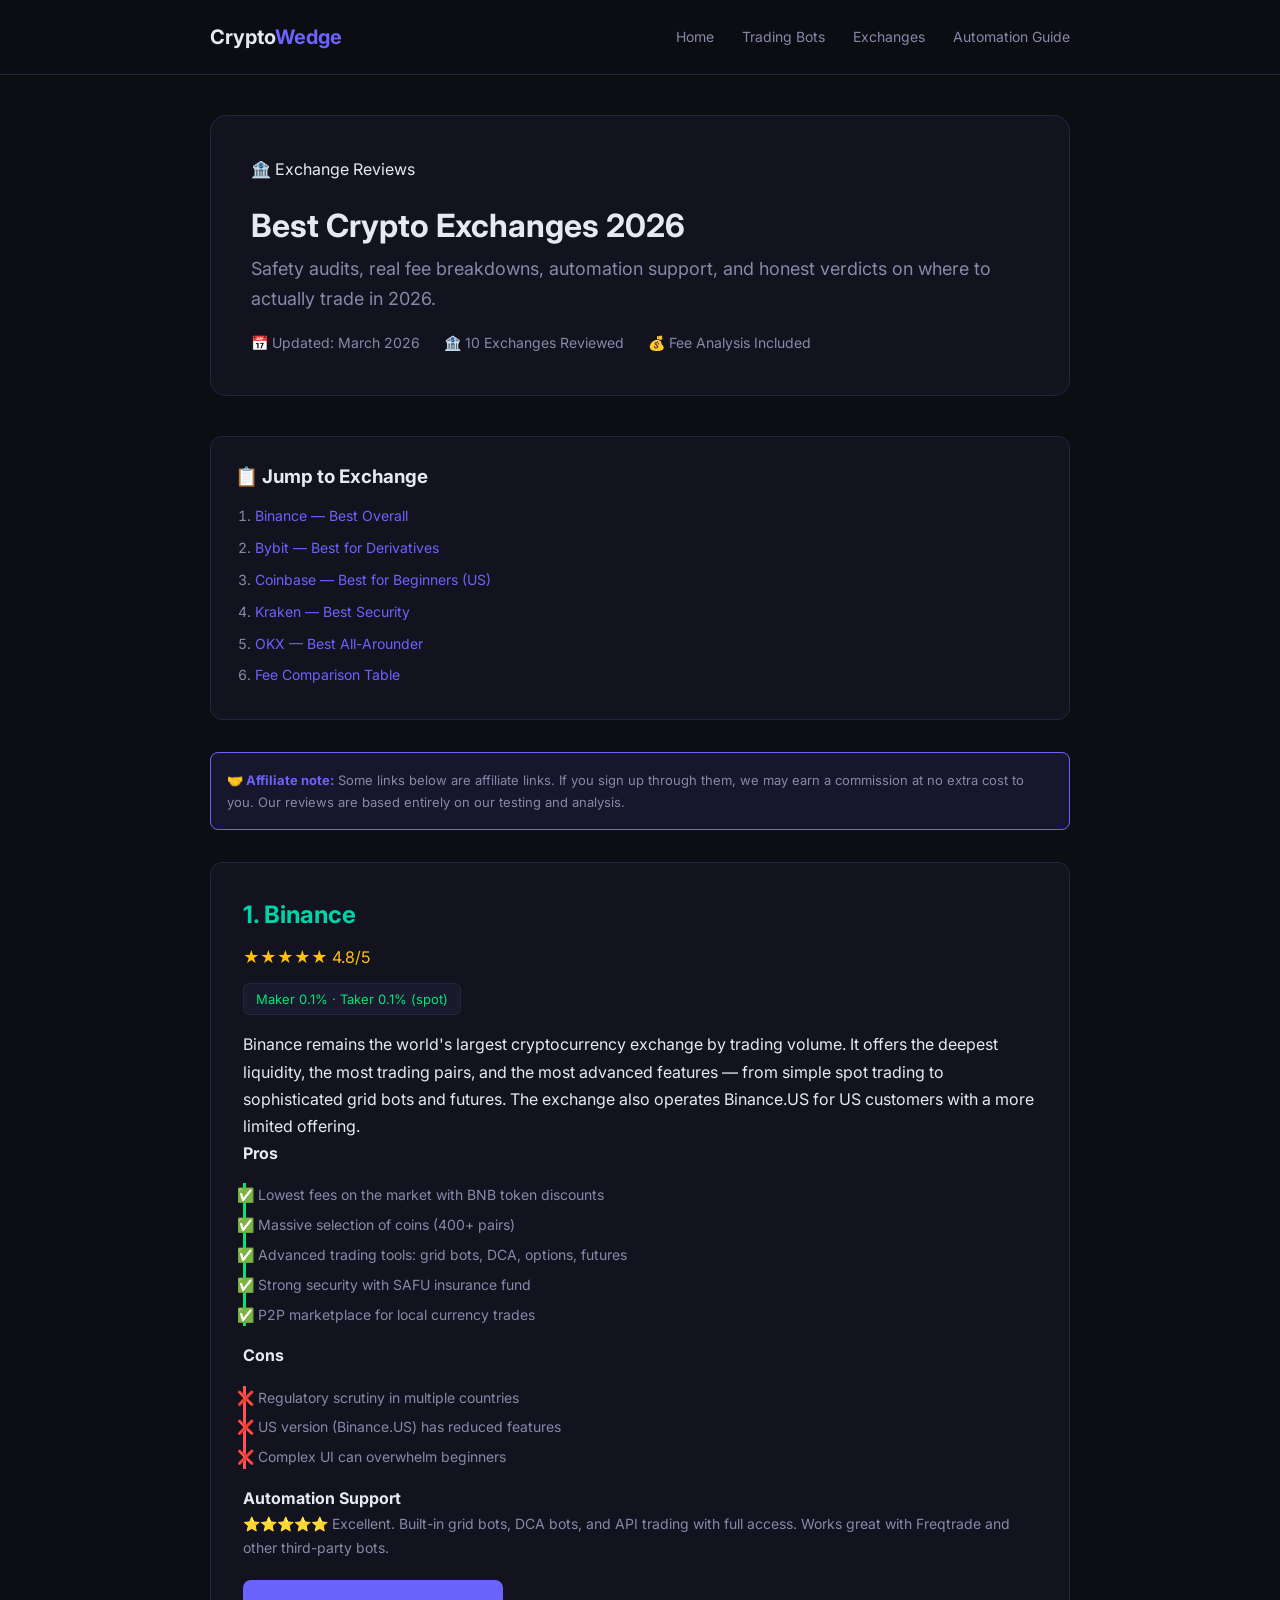
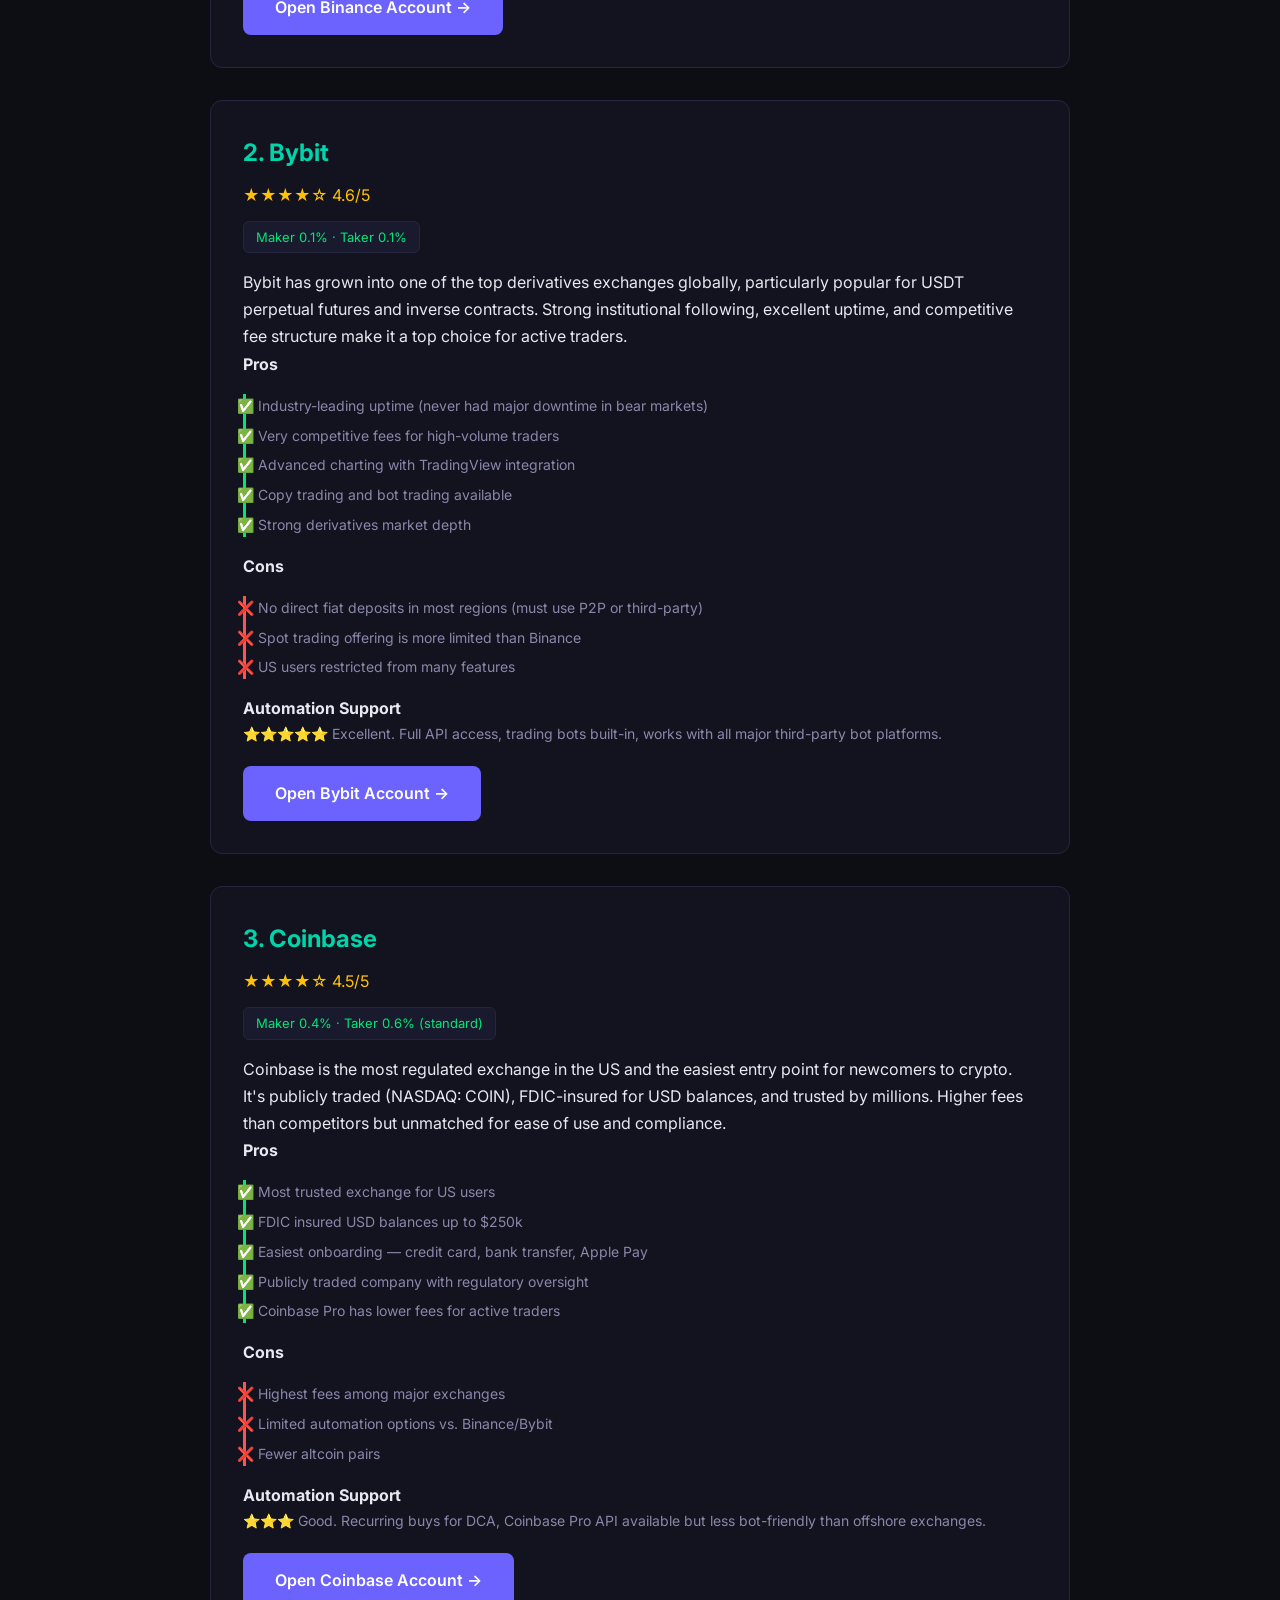
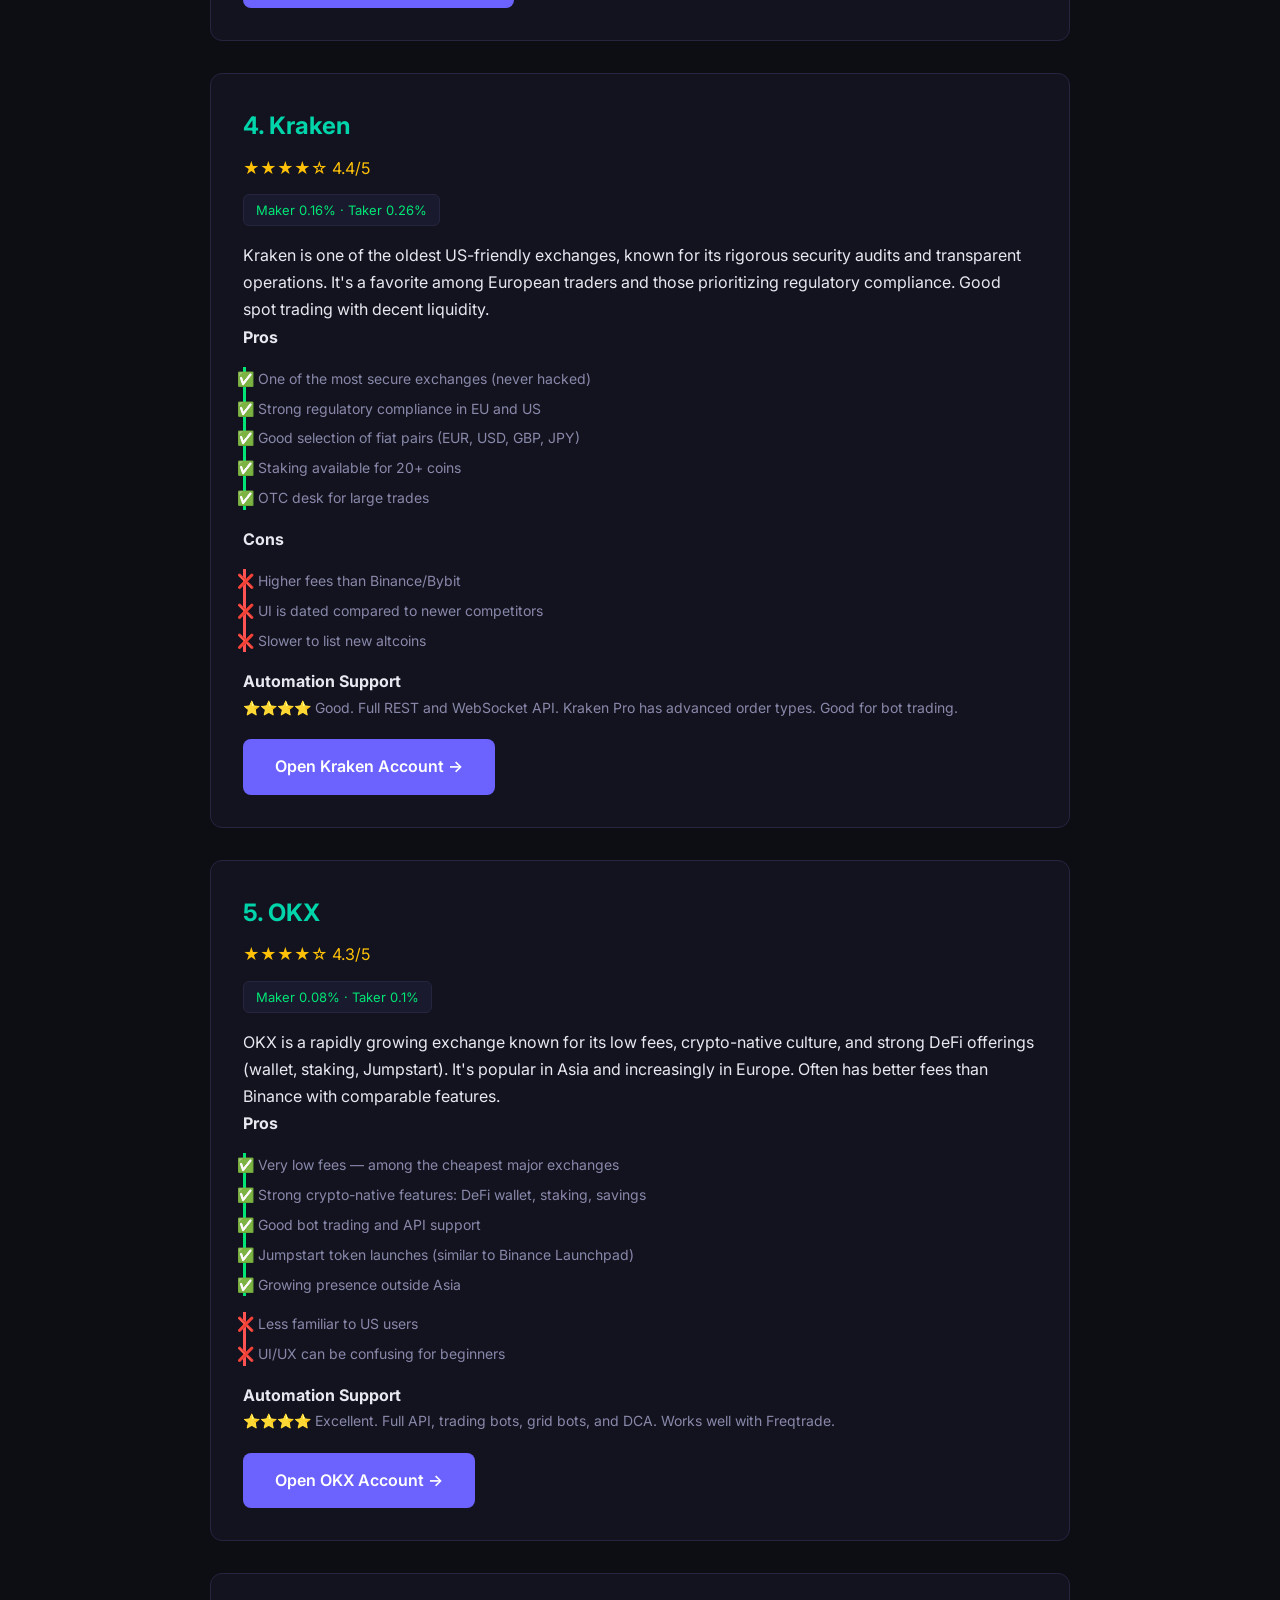
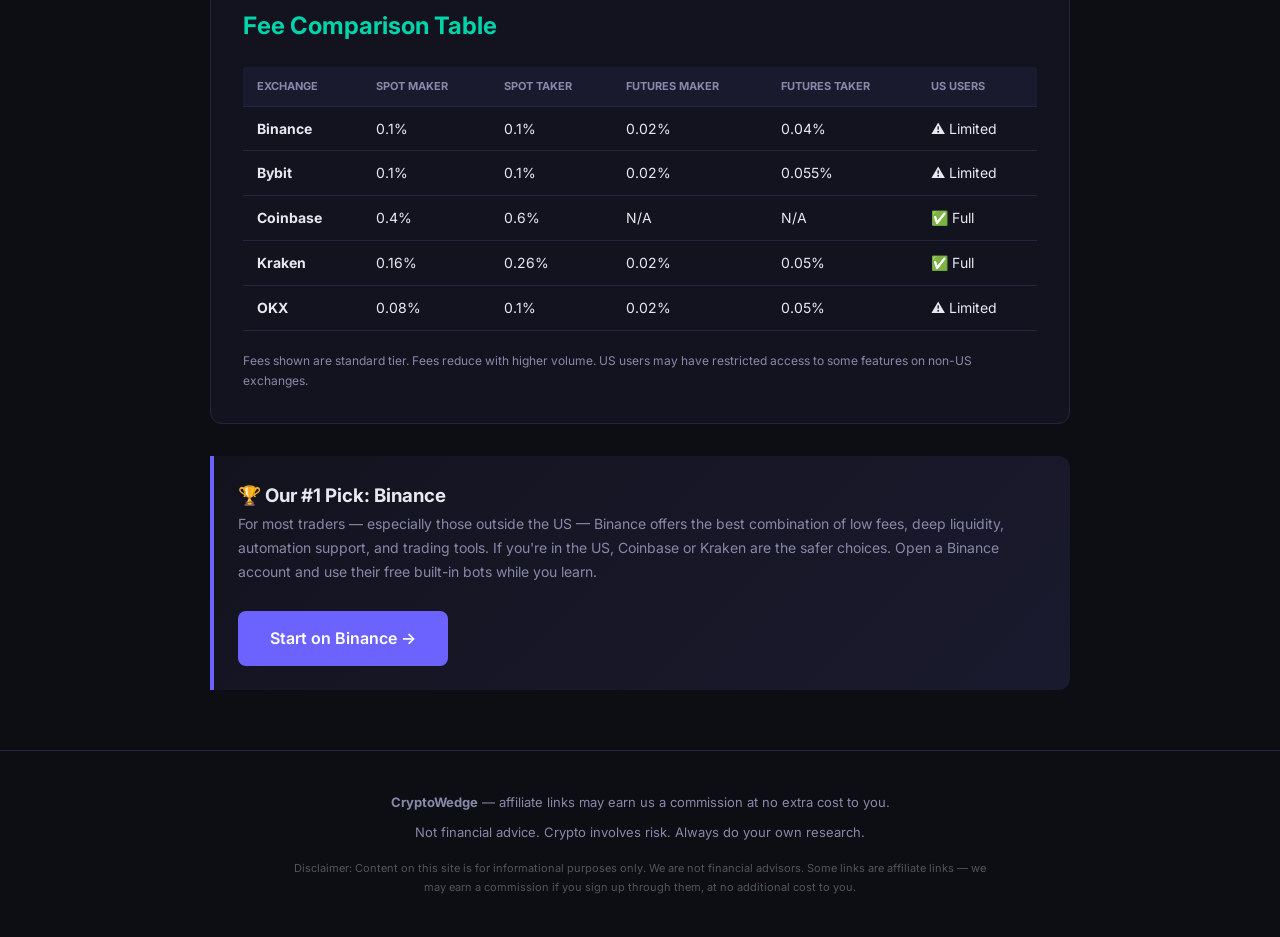
==== best-crypto-exchanges-2026.html @ 65df0de8 "Initial site launch - 4 pages, full affiliate content" ====
<!DOCTYPE html>
<html lang="en">
<head>
  <meta charset="UTF-8">
  <meta name="viewport" content="width=device-width, initial-scale=1.0">
  <title>Best Crypto Exchanges 2026 — Safety, Fees & Features Compared | CryptoWedge</title>
  <meta name="description" content="We compare the 10 best crypto exchanges for 2026 — Binance, Coinbase, Kraken, Bybit, and more. Fee breakdowns, security ratings, and which one actually fits your trading style.">
  <link rel="stylesheet" href="styles.css">
  <link href="https://fonts.googleapis.com/css2?family=Inter:wght@400;500;600;700;800&display=swap" rel="stylesheet">
  <style>
    .review-header { background: var(--surface); border: 1px solid var(--border); border-radius: 16px; padding: 40px; margin: 40px 0; }
    .verdict { background: linear-gradient(135deg, var(--surface), var(--surface2)); border-left: 4px solid var(--accent); padding: 24px; margin: 32px 0; border-radius: 0 12px 12px 0; }
    .toc { background: var(--surface); border: 1px solid var(--border); border-radius: 12px; padding: 24px; margin: 32px 0; }
    .toc h3 { margin-bottom: 12px; }
    .toc ol { padding-left: 20px; }
    .toc li { margin-bottom: 8px; font-size: 14px; color: var(--muted); }
    .toc li a { color: var(--accent); }
    .exchange-card { background: var(--surface); border: 1px solid var(--border); border-radius: 12px; padding: 32px; margin: 32px 0; }
    .exchange-card h2 { font-size: 24px; margin-bottom: 8px; color: var(--accent2); }
    .rating { color: #ffc107; margin-bottom: 12px; }
    .price-tag { display: inline-block; background: var(--surface2); border: 1px solid var(--border); color: var(--green); padding: 4px 12px; border-radius: 6px; font-size: 13px; margin-bottom: 16px; }
    .fee-table { width: 100%; border-collapse: collapse; margin: 20px 0; font-size: 14px; }
    .fee-table th { background: var(--surface2); padding: 10px 14px; text-align: left; border-bottom: 1px solid var(--border); color: var(--muted); font-size: 11px; text-transform: uppercase; }
    .fee-table td { padding: 10px 14px; border-bottom: 1px solid var(--border); }
    .pros { border-left: 3px solid var(--green); padding-left: 12px; margin: 16px 0; }
    .cons { border-left: 3px solid var(--red); padding-left: 12px; margin: 16px 0; }
    .pros li, .cons li { margin-bottom: 6px; font-size: 14px; color: var(--muted); }
    .pros li::marker { content: "✅ "; }
    .cons li::marker { content: "❌ "; }
    .affiliate-note { background: rgba(108,99,255,0.1); border: 1px solid var(--accent); border-radius: 8px; padding: 16px; font-size: 13px; color: var(--muted); margin: 24px 0; }
    .affiliate-note strong { color: var(--accent); }
  </style>
</head>
<body>

<header>
  <div class="container">
    <div class="logo">Crypto<span>Wedge</span></div>
    <nav>
      <a href="index.html">Home</a>
      <a href="best-crypto-trading-bots.html">Trading Bots</a>
      <a href="best-crypto-exchanges-2026.html">Exchanges</a>
      <a href="how-to-automate-crypto-trading.html">Automation Guide</a>
    </nav>
  </div>
</header>

<div class="container">
  <div class="review-header">
    <div class="hero-badge" style="margin-bottom:16px;">🏦 Exchange Reviews</div>
    <h1>Best Crypto Exchanges 2026</h1>
    <p style="font-size:18px; color:var(--muted);">Safety audits, real fee breakdowns, automation support, and honest verdicts on where to actually trade in 2026.</p>
    <div class="review-meta" style="display:flex; gap:24px; font-size:14px; color:var(--muted); margin-top:16px;">
      <span>📅 Updated: March 2026</span>
      <span>🏦 10 Exchanges Reviewed</span>
      <span>💰 Fee Analysis Included</span>
    </div>
  </div>

  <div class="toc">
    <h3>📋 Jump to Exchange</h3>
    <ol>
      <li><a href="#binance">Binance — Best Overall</a></li>
      <li><a href="#bybit">Bybit — Best for Derivatives</a></li>
      <li><a href="#coinbase">Coinbase — Best for Beginners (US)</a></li>
      <li><a href="#kraken">Kraken — Best Security</a></li>
      <li><a href="#okx">OKX — Best All-Arounder</a></li>
      <li><a href="#fee-comparison">Fee Comparison Table</a></li>
    </ol>
  </div>

  <div class="affiliate-note">
    <strong>🤝 Affiliate note:</strong> Some links below are affiliate links. If you sign up through them, we may earn a commission at no extra cost to you. Our reviews are based entirely on our testing and analysis.
  </div>

  <!-- Binance -->
  <div class="exchange-card" id="binance">
    <h2>1. Binance</h2>
    <div class="rating">★★★★★ 4.8/5</div>
    <div class="price-tag">Maker 0.1% · Taker 0.1% (spot)</div>
    <p>Binance remains the world's largest cryptocurrency exchange by trading volume. It offers the deepest liquidity, the most trading pairs, and the most advanced features — from simple spot trading to sophisticated grid bots and futures. The exchange also operates Binance.US for US customers with a more limited offering.</p>
    <h4>Pros</h4>
    <ul class="pros">
      <li>Lowest fees on the market with BNB token discounts</li>
      <li>Massive selection of coins (400+ pairs)</li>
      <li>Advanced trading tools: grid bots, DCA, options, futures</li>
      <li>Strong security with SAFU insurance fund</li>
      <li>P2P marketplace for local currency trades</li>
    </ul>
    <h4>Cons</h4>
    <ul class="cons">
      <li>Regulatory scrutiny in multiple countries</li>
      <li>US version (Binance.US) has reduced features</li>
      <li>Complex UI can overwhelm beginners</li>
    </ul>
    <h4>Automation Support</h4>
    <p style="font-size:14px; color:var(--muted);">⭐⭐⭐⭐⭐ Excellent. Built-in grid bots, DCA bots, and API trading with full access. Works great with Freqtrade and other third-party bots.</p>
    <div style="margin-top:20px;">
      <a href="https://www.binance.com" class="btn" target="_blank">Open Binance Account →</a>
    </div>
  </div>

  <!-- Bybit -->
  <div class="exchange-card" id="bybit">
    <h2>2. Bybit</h2>
    <div class="rating">★★★★☆ 4.6/5</div>
    <div class="price-tag">Maker 0.1% · Taker 0.1%</div>
    <p>Bybit has grown into one of the top derivatives exchanges globally, particularly popular for USDT perpetual futures and inverse contracts. Strong institutional following, excellent uptime, and competitive fee structure make it a top choice for active traders.</p>
    <h4>Pros</h4>
    <ul class="pros">
      <li>Industry-leading uptime (never had major downtime in bear markets)</li>
      <li>Very competitive fees for high-volume traders</li>
      <li>Advanced charting with TradingView integration</li>
      <li>Copy trading and bot trading available</li>
      <li>Strong derivatives market depth</li>
    </ul>
    <h4>Cons</h4>
    <ul class="cons">
      <li>No direct fiat deposits in most regions (must use P2P or third-party)</li>
      <li>Spot trading offering is more limited than Binance</li>
      <li>US users restricted from many features</li>
    </ul>
    <h4>Automation Support</h4>
    <p style="font-size:14px; color:var(--muted);">⭐⭐⭐⭐⭐ Excellent. Full API access, trading bots built-in, works with all major third-party bot platforms.</p>
    <div style="margin-top:20px;">
      <a href="https://www.bybit.com" class="btn" target="_blank">Open Bybit Account →</a>
    </div>
  </div>

  <!-- Coinbase -->
  <div class="exchange-card" id="coinbase">
    <h2>3. Coinbase</h2>
    <div class="rating">★★★★☆ 4.5/5</div>
    <div class="price-tag">Maker 0.4% · Taker 0.6% (standard)</div>
    <p>Coinbase is the most regulated exchange in the US and the easiest entry point for newcomers to crypto. It's publicly traded (NASDAQ: COIN), FDIC-insured for USD balances, and trusted by millions. Higher fees than competitors but unmatched for ease of use and compliance.</p>
    <h4>Pros</h4>
    <ul class="pros">
      <li>Most trusted exchange for US users</li>
      <li>FDIC insured USD balances up to $250k</li>
      <li>Easiest onboarding — credit card, bank transfer, Apple Pay</li>
      <li>Publicly traded company with regulatory oversight</li>
      <li>Coinbase Pro has lower fees for active traders</li>
    </ul>
    <h4>Cons</h4>
    <ul class="cons">
      <li>Highest fees among major exchanges</li>
      <li>Limited automation options vs. Binance/Bybit</li>
      <li>Fewer altcoin pairs</li>
    </ul>
    <h4>Automation Support</h4>
    <p style="font-size:14px; color:var(--muted);">⭐⭐⭐ Good. Recurring buys for DCA, Coinbase Pro API available but less bot-friendly than offshore exchanges.</p>
    <div style="margin-top:20px;">
      <a href="https://www.coinbase.com" class="btn" target="_blank">Open Coinbase Account →</a>
    </div>
  </div>

  <!-- Kraken -->
  <div class="exchange-card" id="kraken">
    <h2>4. Kraken</h2>
    <div class="rating">★★★★☆ 4.4/5</div>
    <div class="price-tag">Maker 0.16% · Taker 0.26%</div>
    <p>Kraken is one of the oldest US-friendly exchanges, known for its rigorous security audits and transparent operations. It's a favorite among European traders and those prioritizing regulatory compliance. Good spot trading with decent liquidity.</p>
    <h4>Pros</h4>
    <ul class="pros">
      <li>One of the most secure exchanges (never hacked)</li>
      <li>Strong regulatory compliance in EU and US</li>
      <li>Good selection of fiat pairs (EUR, USD, GBP, JPY)</li>
      <li>Staking available for 20+ coins</li>
      <li>OTC desk for large trades</li>
    </ul>
    <h4>Cons</h4>
    <ul class="cons">
      <li>Higher fees than Binance/Bybit</li>
      <li>UI is dated compared to newer competitors</li>
      <li>Slower to list new altcoins</li>
    </ul>
    <h4>Automation Support</h4>
    <p style="font-size:14px; color:var(--muted);">⭐⭐⭐⭐ Good. Full REST and WebSocket API. Kraken Pro has advanced order types. Good for bot trading.</p>
    <div style="margin-top:20px;">
      <a href="https://www.kraken.com" class="btn" target="_blank">Open Kraken Account →</a>
    </div>
  </div>

  <!-- OKX -->
  <div class="exchange-card" id="okx">
    <h2>5. OKX</h2>
    <div class="rating">★★★★☆ 4.3/5</div>
    <div class="price-tag">Maker 0.08% · Taker 0.1%</div>
    <p>OKX is a rapidly growing exchange known for its low fees, crypto-native culture, and strong DeFi offerings (wallet, staking, Jumpstart). It's popular in Asia and increasingly in Europe. Often has better fees than Binance with comparable features.</p>
    <h4>Pros</h4>
    <ul class="pros">
      <li>Very low fees — among the cheapest major exchanges</li>
      <li>Strong crypto-native features: DeFi wallet, staking, savings</li>
      <li>Good bot trading and API support</li>
      <li>Jumpstart token launches (similar to Binance Launchpad)</li>
      <li>Growing presence outside Asia</li>
    </ul>
    <ul class="cons">
      <li>Less familiar to US users</li>
      <li>UI/UX can be confusing for beginners</li>
    </ul>
    <h4>Automation Support</h4>
    <p style="font-size:14px; color:var(--muted);">⭐⭐⭐⭐ Excellent. Full API, trading bots, grid bots, and DCA. Works well with Freqtrade.</p>
    <div style="margin-top:20px;">
      <a href="https://www.okx.com" class="btn" target="_blank">Open OKX Account →</a>
    </div>
  </div>

  <!-- Fee Comparison -->
  <div class="exchange-card" id="fee-comparison">
    <h2>Fee Comparison Table</h2>
    <table class="fee-table">
      <thead>
        <tr>
          <th>Exchange</th>
          <th>Spot Maker</th>
          <th>Spot Taker</th>
          <th>Futures Maker</th>
          <th>Futures Taker</th>
          <th>US Users</th>
        </tr>
      </thead>
      <tbody>
        <tr><td><strong>Binance</strong></td><td>0.1%</td><td>0.1%</td><td>0.02%</td><td>0.04%</td><td>⚠️ Limited</td></tr>
        <tr><td><strong>Bybit</strong></td><td>0.1%</td><td>0.1%</td><td>0.02%</td><td>0.055%</td><td>⚠️ Limited</td></tr>
        <tr><td><strong>Coinbase</strong></td><td>0.4%</td><td>0.6%</td><td>N/A</td><td>N/A</td><td>✅ Full</td></tr>
        <tr><td><strong>Kraken</strong></td><td>0.16%</td><td>0.26%</td><td>0.02%</td><td>0.05%</td><td>✅ Full</td></tr>
        <tr><td><strong>OKX</strong></td><td>0.08%</td><td>0.1%</td><td>0.02%</td><td>0.05%</td><td>⚠️ Limited</td></tr>
      </tbody>
    </table>
    <p style="font-size:12px; color:var(--muted); margin-top:8px;">Fees shown are standard tier. Fees reduce with higher volume. US users may have restricted access to some features on non-US exchanges.</p>
  </div>

  <div class="verdict">
    <h3>🏆 Our #1 Pick: Binance</h3>
    <p style="color:var(--muted); font-size:14px;">For most traders — especially those outside the US — Binance offers the best combination of low fees, deep liquidity, automation support, and trading tools. If you're in the US, Coinbase or Kraken are the safer choices. Open a Binance account and use their free built-in bots while you learn.</p>
    <br>
    <a href="https://www.binance.com" class="btn" target="_blank">Start on Binance →</a>
  </div>
</div>

<footer>
  <div class="container">
    <p><strong>CryptoWedge</strong> — affiliate links may earn us a commission at no extra cost to you.</p>
    <p>Not financial advice. Crypto involves risk. Always do your own research.</p>
    <p class="disclaimer">Disclaimer: Content on this site is for informational purposes only. We are not financial advisors. Some links are affiliate links — we may earn a commission if you sign up through them, at no additional cost to you.</p>
  </div>
</footer>

</body>
</html>
---- styles.css ----
/* ─────────────────────────────────────────
   paperclip-affiliate — Global Styles
   ───────────────────────────────────────── */
:root {
  --bg: #0d0d14;
  --surface: #13131f;
  --surface2: #1a1a2e;
  --border: #252540;
  --accent: #6c63ff;
  --accent2: #00d4aa;
  --text: #e8e8f0;
  --muted: #8888aa;
  --green: #00e676;
  --red: #ff5252;
}

* { box-sizing: border-box; margin: 0; padding: 0; }

body {
  font-family: 'Inter', -apple-system, sans-serif;
  background: var(--bg);
  color: var(--text);
  line-height: 1.7;
  font-size: 16px;
}

a { color: var(--accent); text-decoration: none; transition: 0.2s; }
a:hover { color: var(--accent2); }

.container { max-width: 900px; margin: 0 auto; padding: 0 20px; }

/* ── Header ── */
header {
  border-bottom: 1px solid var(--border);
  padding: 20px 0;
  position: sticky;
  top: 0;
  background: rgba(13,13,20,0.95);
  backdrop-filter: blur(10px);
  z-index: 100;
}
header .container {
  display: flex;
  justify-content: space-between;
  align-items: center;
}
.logo {
  font-size: 20px;
  font-weight: 700;
  color: var(--text);
}
.logo span { color: var(--accent); }
nav a {
  color: var(--muted);
  font-size: 14px;
  margin-left: 24px;
}
nav a:hover { color: var(--text); }

/* ── Hero ── */
.hero {
  padding: 80px 0 60px;
  text-align: center;
}
.hero h1 {
  font-size: 48px;
  font-weight: 800;
  line-height: 1.15;
  margin-bottom: 20px;
  background: linear-gradient(135deg, #fff 0%, var(--accent) 100%);
  -webkit-background-clip: text;
  -webkit-text-fill-color: transparent;
}
.hero p {
  font-size: 20px;
  color: var(--muted);
  max-width: 600px;
  margin: 0 auto 36px;
}
.btn {
  display: inline-block;
  background: var(--accent);
  color: #fff;
  padding: 14px 32px;
  border-radius: 8px;
  font-weight: 600;
  font-size: 16px;
  transition: 0.2s;
  border: none;
  cursor: pointer;
}
.btn:hover {
  background: var(--accent2);
  transform: translateY(-2px);
  color: #fff;
}
.btn-outline {
  background: transparent;
  border: 1px solid var(--border);
  color: var(--muted);
  margin-left: 12px;
}
.btn-outline:hover { border-color: var(--accent); color: var(--accent); }

/* ── Trust Bar ── */
.trust-bar {
  display: flex;
  justify-content: center;
  gap: 40px;
  padding: 30px 0;
  border-top: 1px solid var(--border);
  border-bottom: 1px solid var(--border);
  margin: 40px 0;
}
.trust-item { text-align: center; }
.trust-num { font-size: 28px; font-weight: 700; color: var(--accent2); }
.trust-label { font-size: 12px; color: var(--muted); text-transform: uppercase; letter-spacing: 1px; }

/* ── Cards ── */
.card-grid {
  display: grid;
  grid-template-columns: repeat(auto-fill, minmax(280px, 1fr));
  gap: 20px;
  margin: 40px 0;
}
.card {
  background: var(--surface);
  border: 1px solid var(--border);
  border-radius: 12px;
  padding: 28px;
  transition: 0.2s;
}
.card:hover { border-color: var(--accent); transform: translateY(-3px); }
.card h3 { font-size: 18px; margin-bottom: 10px; color: var(--text); }
.card p { font-size: 14px; color: var(--muted); margin-bottom: 16px; }
.card .tag {
  display: inline-block;
  background: var(--surface2);
  border: 1px solid var(--border);
  color: var(--accent2);
  font-size: 11px;
  padding: 4px 10px;
  border-radius: 4px;
  margin-bottom: 12px;
  text-transform: uppercase;
  letter-spacing: 0.5px;
}
.card .rating { color: #ffc107; font-size: 14px; margin-bottom: 8px; }
.card .btn-small {
  background: var(--surface2);
  border: 1px solid var(--border);
  color: var(--accent);
  padding: 8px 18px;
  border-radius: 6px;
  font-size: 13px;
  font-weight: 600;
  display: inline-block;
  transition: 0.2s;
}
.card .btn-small:hover { border-color: var(--accent2); color: var(--accent2); background: transparent; }

/* ── Articles ── */
.articles { margin: 60px 0; }
.section-title {
  font-size: 28px;
  font-weight: 700;
  margin-bottom: 8px;
}
.section-sub {
  color: var(--muted);
  font-size: 16px;
  margin-bottom: 32px;
}
.article-card {
  background: var(--surface);
  border: 1px solid var(--border);
  border-radius: 12px;
  overflow: hidden;
  margin-bottom: 20px;
  display: flex;
  transition: 0.2s;
}
.article-card:hover { border-color: var(--accent); }
.article-thumb {
  width: 200px;
  min-height: 160px;
  background: var(--surface2);
  display: flex;
  align-items: center;
  justify-content: center;
  font-size: 48px;
}
.article-body { padding: 24px; flex: 1; }
.article-body h3 { font-size: 20px; margin-bottom: 10px; }
.article-body p { font-size: 14px; color: var(--muted); margin-bottom: 16px; }
.read-more { color: var(--accent); font-size: 14px; font-weight: 600; }

/* ── CTA Section ── */
.cta-section {
  background: linear-gradient(135deg, var(--surface) 0%, var(--surface2) 100%);
  border: 1px solid var(--border);
  border-radius: 16px;
  padding: 60px 40px;
  text-align: center;
  margin: 60px 0;
}
.cta-section h2 { font-size: 32px; margin-bottom: 16px; }
.cta-section p { color: var(--muted); max-width: 500px; margin: 0 auto 28px; }

/* ── Footer ── */
footer {
  border-top: 1px solid var(--border);
  padding: 40px 0;
  margin-top: 60px;
  text-align: center;
  color: var(--muted);
  font-size: 13px;
}
footer p { margin-bottom: 8px; }
.disclaimer { font-size: 11px; color: #555; max-width: 700px; margin: 16px auto 0; }

/* ── Responsive ── */
@media (max-width: 640px) {
  .hero h1 { font-size: 32px; }
  .article-card { flex-direction: column; }
  .article-thumb { width: 100%; min-height: 120px; }
  .trust-bar { flex-direction: column; gap: 20px; }
}
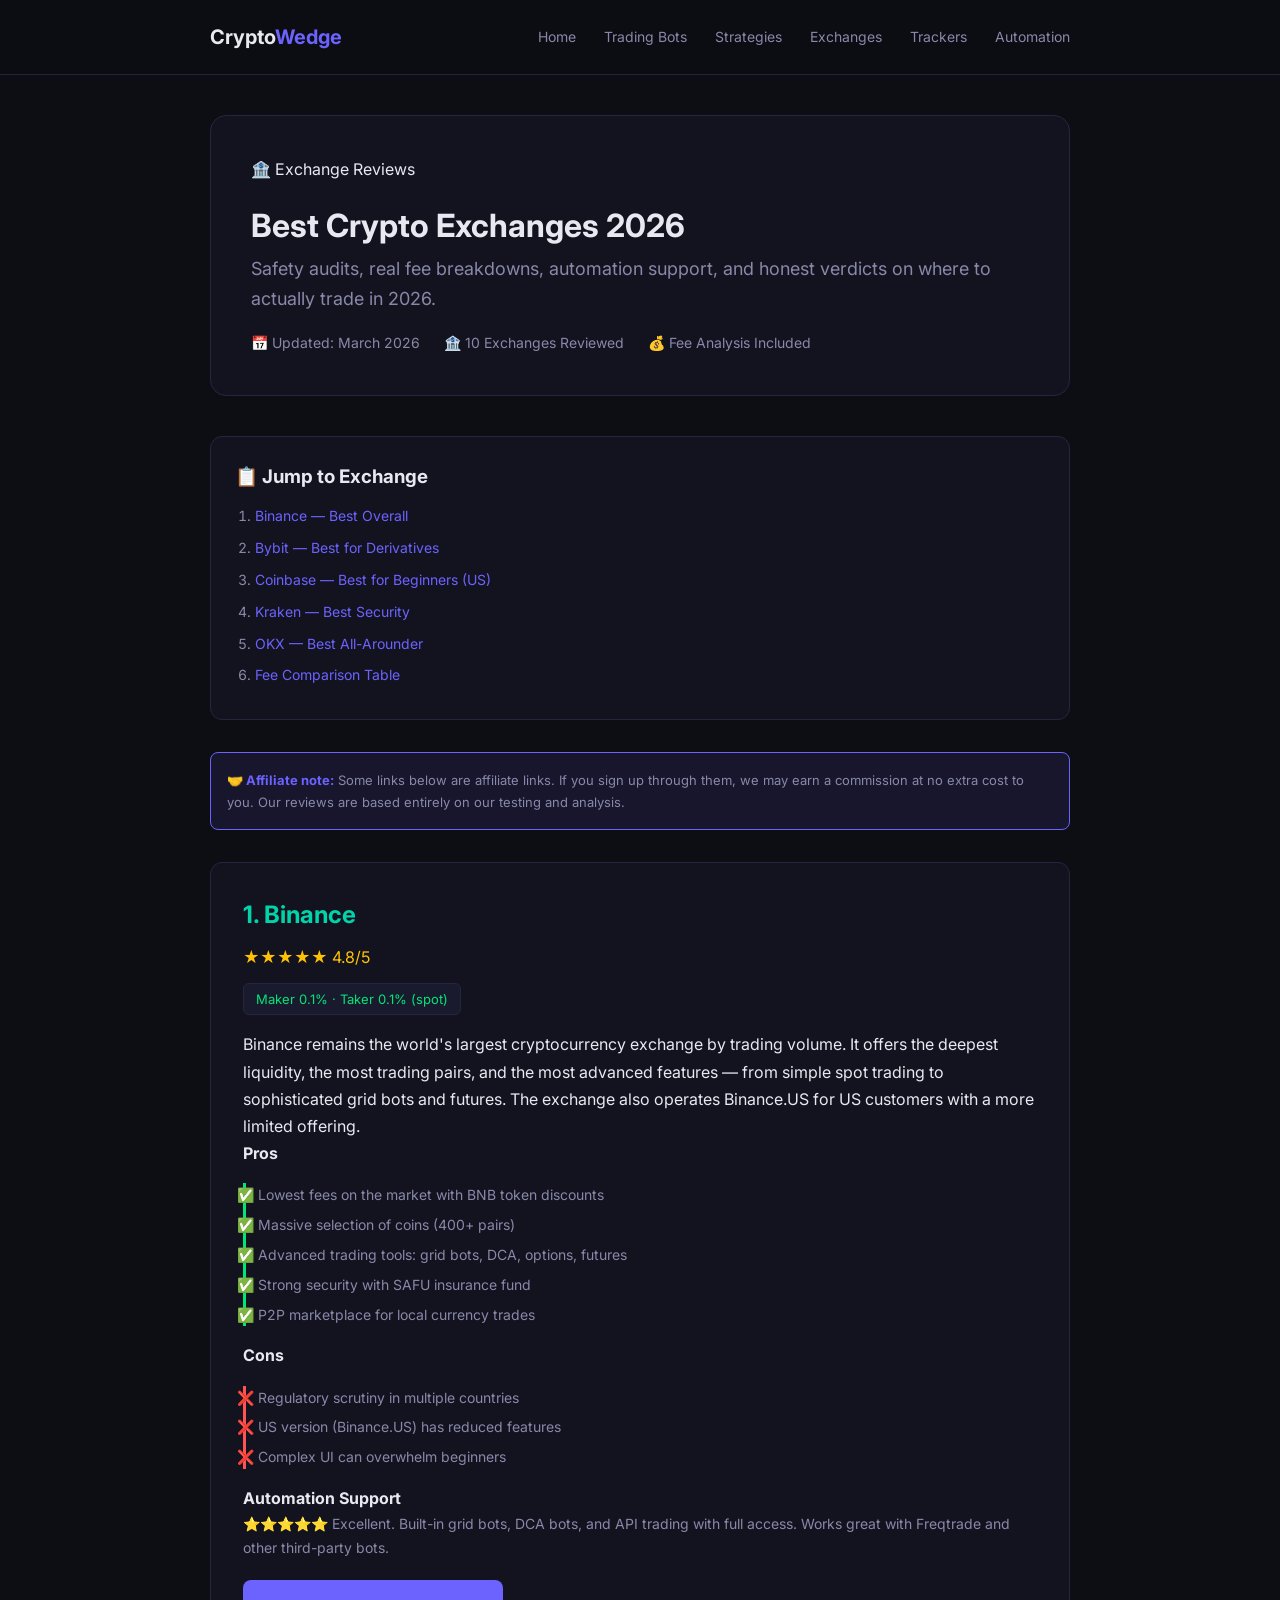
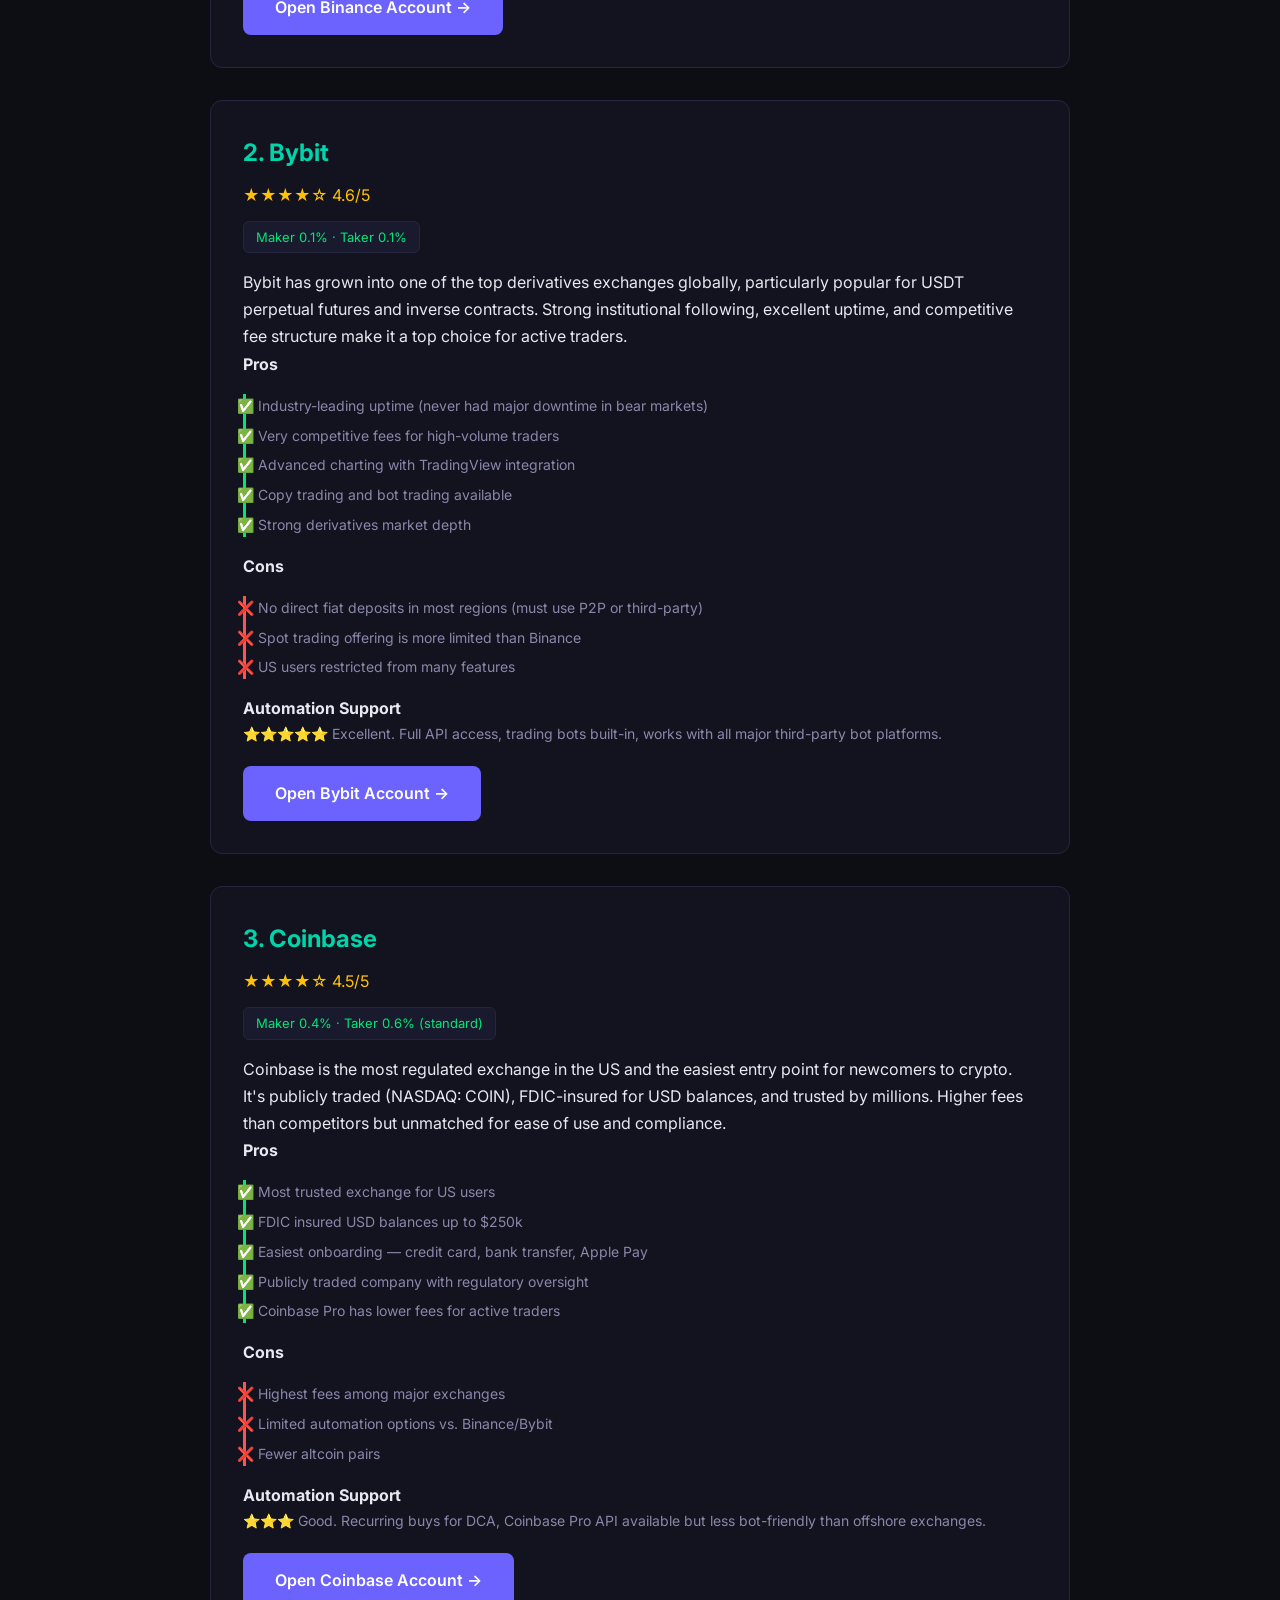
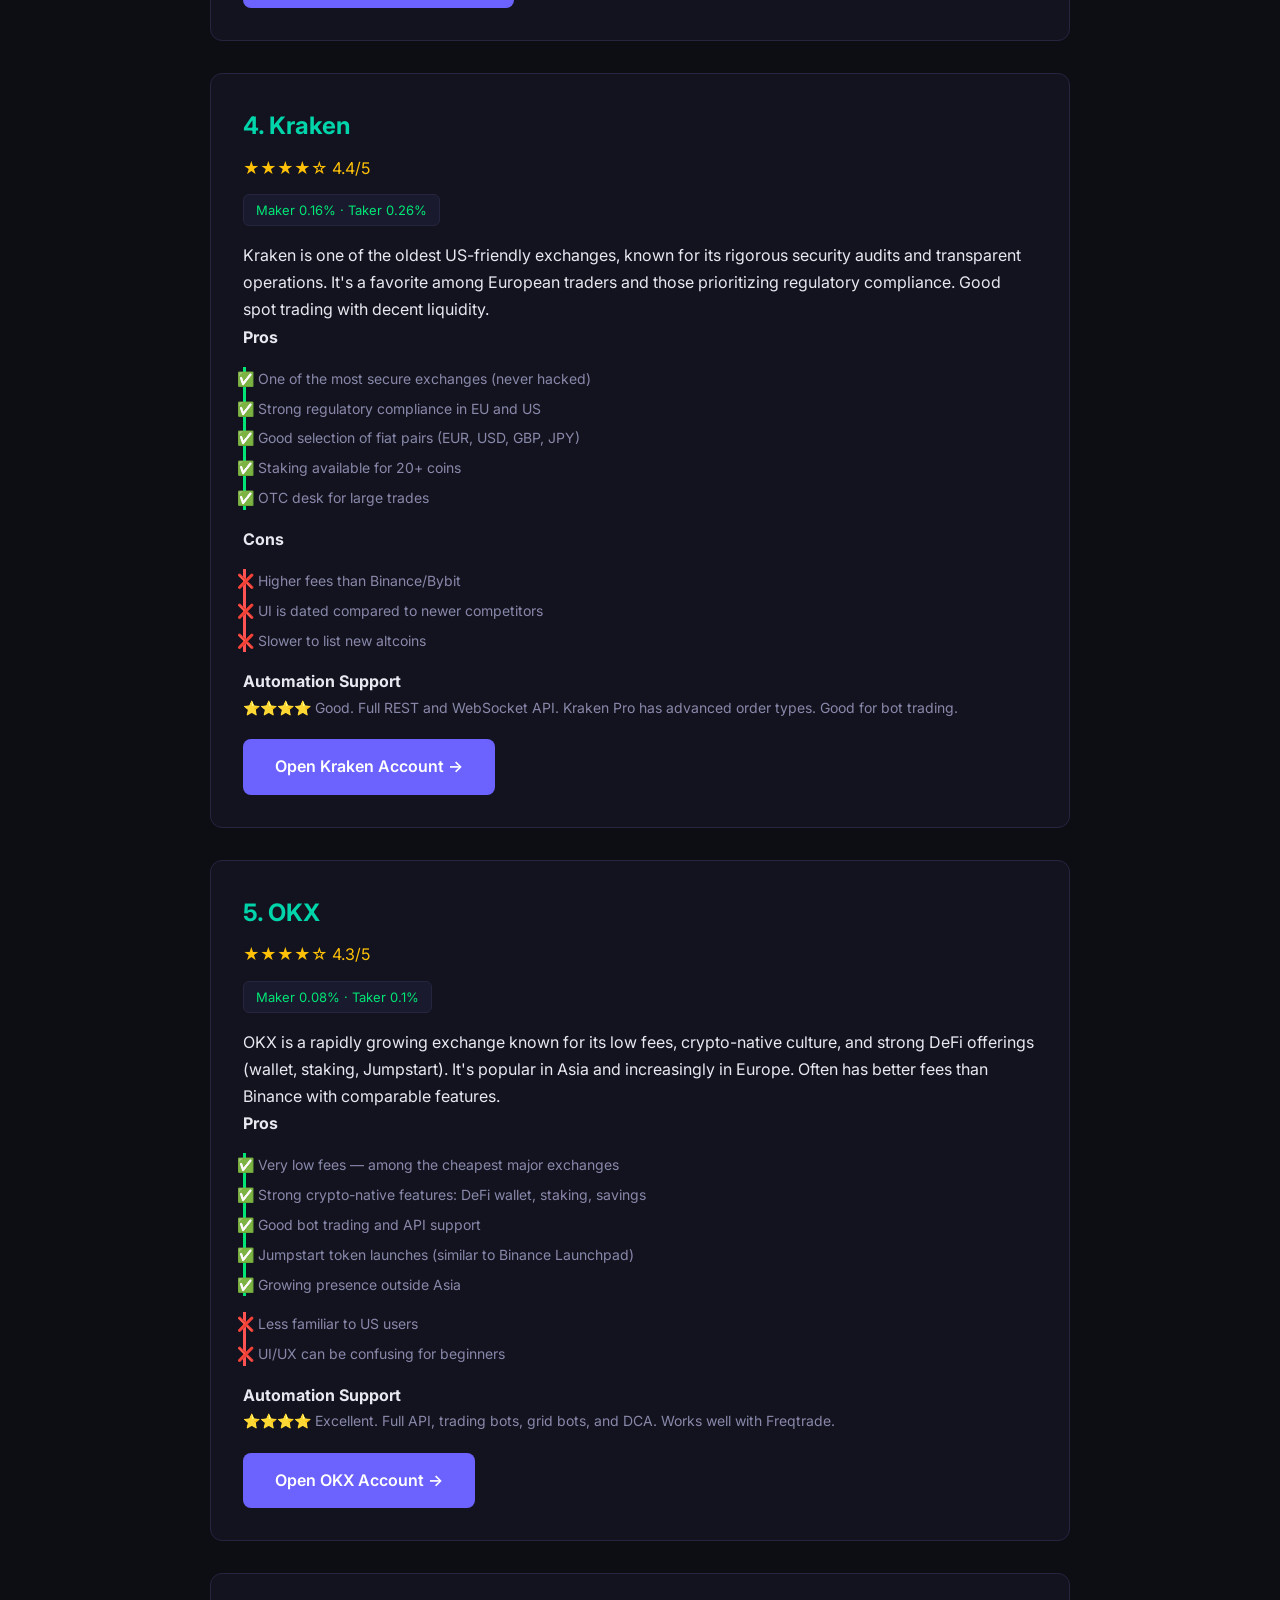
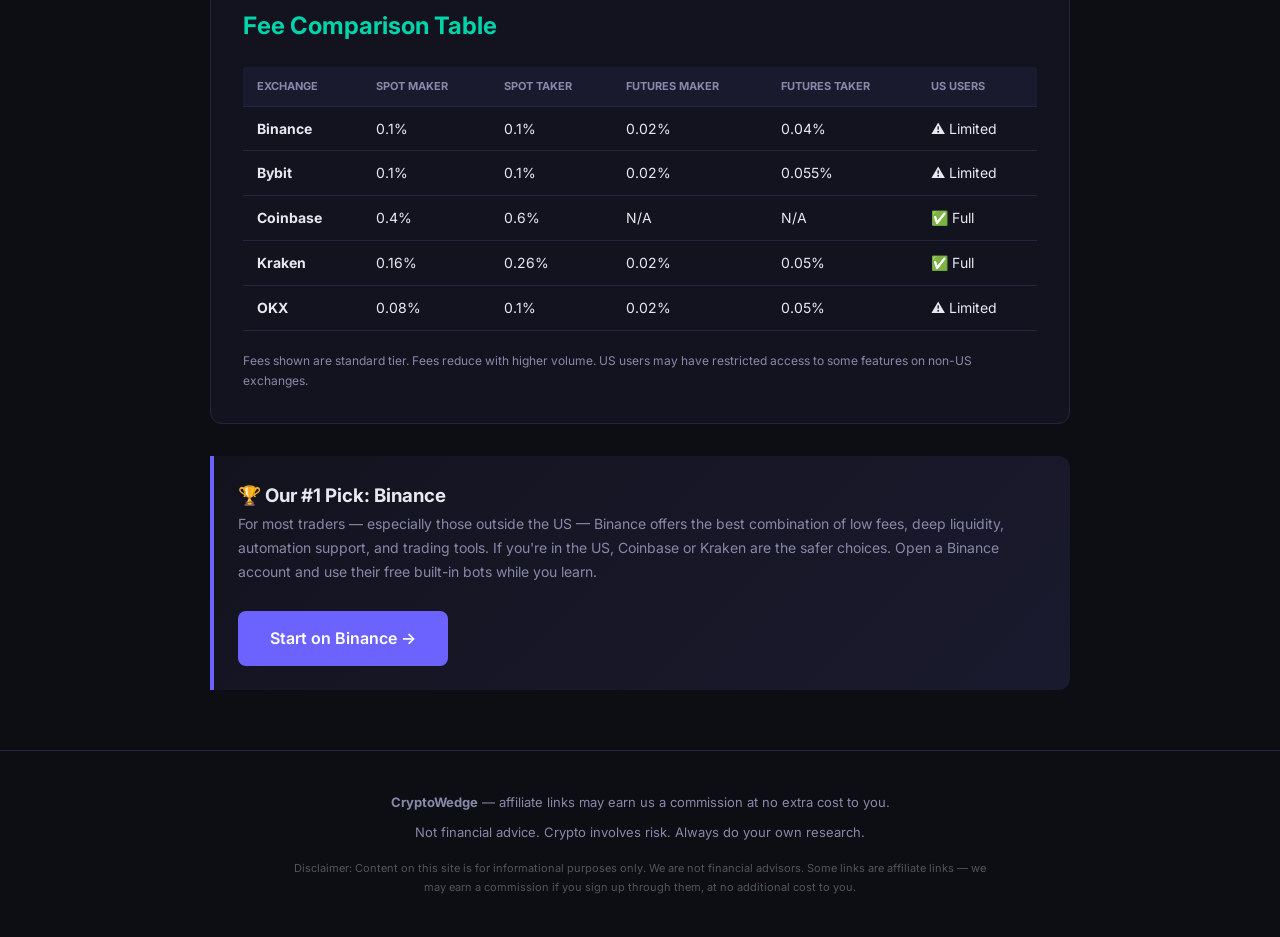
==== commit 389dbba2: "Added 2 new articles - strategies + portfolio trackers, 6 articles total" ====
--- a/best-crypto-exchanges-2026.html
+++ b/best-crypto-exchanges-2026.html
@@ -39,8 +39,10 @@
     <nav>
       <a href="index.html">Home</a>
       <a href="best-crypto-trading-bots.html">Trading Bots</a>
+      <a href="best-crypto-trading-strategies-2026.html">Strategies</a>
       <a href="best-crypto-exchanges-2026.html">Exchanges</a>
-      <a href="how-to-automate-crypto-trading.html">Automation Guide</a>
+      <a href="crypto-portfolio-trackers.html">Trackers</a>
+      <a href="how-to-automate-crypto-trading.html">Automation</a>
     </nav>
   </div>
 </header>
